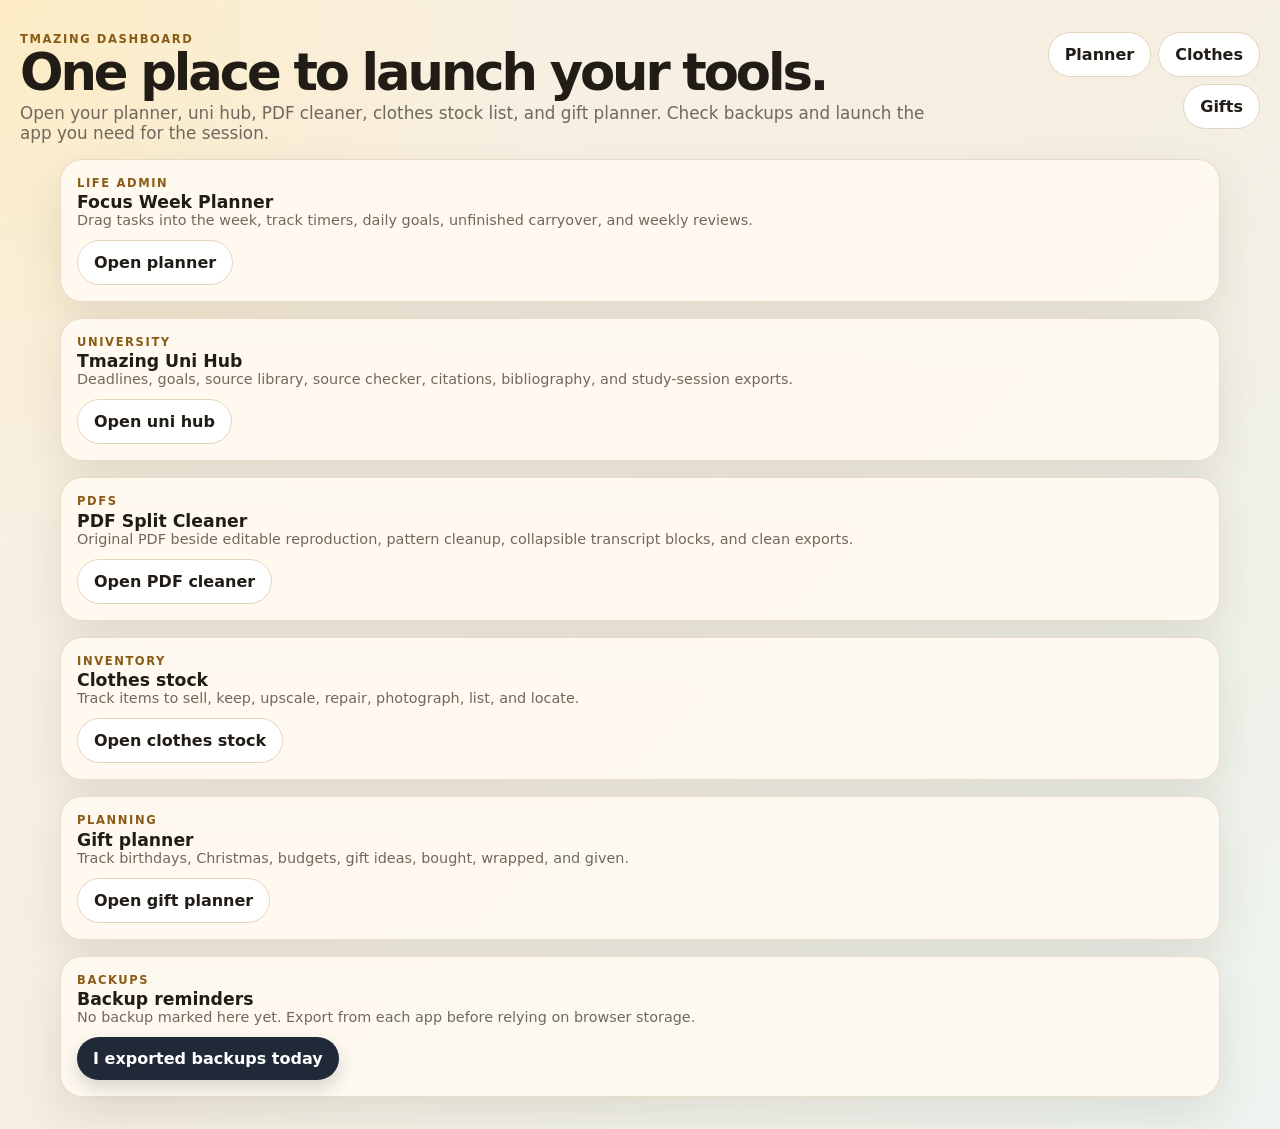
==== home.html @ 7fb75202 "Add shared launch dashboard" ====
<!doctype html>
<html lang="en">
<head>
  <meta charset="utf-8">
  <meta name="viewport" content="width=device-width, initial-scale=1">
  <title>Tmazing Dashboard</title>
  <link rel="stylesheet" href="styles.css">
  <link rel="stylesheet" href="life-admin.css">
</head>
<body>
  <header class="app-header">
    <div>
      <p class="eyebrow">Tmazing Dashboard</p>
      <h1>One place to launch your tools.</h1>
      <p class="subtitle">Open your planner, uni hub, PDF cleaner, clothes stock list, and gift planner. Check backups and launch the app you need for the session.</p>
    </div>
    <div class="header-actions">
      <a class="nav-button" href="index.html">Planner</a>
      <a class="nav-button" href="stock.html">Clothes</a>
      <a class="nav-button" href="gifts.html">Gifts</a>
    </div>
  </header>

  <main class="table-app dashboard-grid">
    <section class="panel dashboard-card">
      <p class="eyebrow">Life admin</p>
      <h2>Focus Week Planner</h2>
      <p class="hint">Drag tasks into the week, track timers, daily goals, unfinished carryover, and weekly reviews.</p>
      <a class="nav-button" href="index.html">Open planner</a>
    </section>

    <section class="panel dashboard-card">
      <p class="eyebrow">University</p>
      <h2>Tmazing Uni Hub</h2>
      <p class="hint">Deadlines, goals, source library, source checker, citations, bibliography, and study-session exports.</p>
      <a class="nav-button" href="https://izdrewz.github.io/tmazing/">Open uni hub</a>
    </section>

    <section class="panel dashboard-card">
      <p class="eyebrow">PDFs</p>
      <h2>PDF Split Cleaner</h2>
      <p class="hint">Original PDF beside editable reproduction, pattern cleanup, collapsible transcript blocks, and clean exports.</p>
      <a class="nav-button" href="https://izdrewz.github.io/pdf/">Open PDF cleaner</a>
    </section>

    <section class="panel dashboard-card">
      <p class="eyebrow">Inventory</p>
      <h2>Clothes stock</h2>
      <p class="hint">Track items to sell, keep, upscale, repair, photograph, list, and locate.</p>
      <a class="nav-button" href="stock.html">Open clothes stock</a>
    </section>

    <section class="panel dashboard-card">
      <p class="eyebrow">Planning</p>
      <h2>Gift planner</h2>
      <p class="hint">Track birthdays, Christmas, budgets, gift ideas, bought, wrapped, and given.</p>
      <a class="nav-button" href="gifts.html">Open gift planner</a>
    </section>

    <section class="panel dashboard-card">
      <p class="eyebrow">Backups</p>
      <h2>Backup reminders</h2>
      <p id="backupStatus" class="hint">Checking browser backup dates…</p>
      <button id="markBackup" type="button">I exported backups today</button>
    </section>
  </main>

  <script>
    const key = 'tmazing-dashboard-backup-v1';
    const status = document.getElementById('backupStatus');
    const last = localStorage.getItem(key);
    if (!last) status.textContent = 'No backup marked here yet. Export from each app before relying on browser storage.';
    else {
      const days = Math.floor((Date.now() - new Date(last).getTime()) / 86400000);
      status.textContent = days === 0 ? 'Backups marked today.' : `Last backup marked ${days} day(s) ago.`;
    }
    document.getElementById('markBackup').addEventListener('click', () => {
      localStorage.setItem(key, new Date().toISOString());
      status.textContent = 'Backups marked today.';
    });
  </script>
</body>
</html>
---- styles.css ----
:root {
  color-scheme: light;
  --bg: #f7f3eb;
  --panel: #fffaf1;
  --panel-strong: #fff4dd;
  --text: #211c16;
  --muted: #70685d;
  --line: #e3d5bd;
  --shadow: 0 18px 45px rgba(48, 38, 23, 0.10);
  --radius: 22px;
  --slot-height: 72px;
  --today: #fff0bd;
  --selected: #e2f0ff;
  --danger: #7c2d12;
}

* {
  box-sizing: border-box;
}

body {
  margin: 0;
  font-family: ui-sans-serif, system-ui, -apple-system, BlinkMacSystemFont, "Segoe UI", sans-serif;
  background:
    radial-gradient(circle at top left, rgba(255, 230, 170, 0.55), transparent 34rem),
    linear-gradient(135deg, #f9f2e4 0%, #f5eee1 48%, #edf4ef 100%);
  color: var(--text);
}

button,
input,
select {
  font: inherit;
}

button,
.file-button {
  border: 0;
  border-radius: 999px;
  background: #1f2937;
  color: #fff;
  padding: 0.75rem 1rem;
  font-weight: 750;
  cursor: pointer;
  transition: transform 0.15s ease, box-shadow 0.15s ease, background 0.15s ease;
  box-shadow: 0 8px 18px rgba(31, 41, 55, 0.18);
}

button:hover,
.file-button:hover {
  transform: translateY(-1px);
}

button:active,
.file-button:active {
  transform: translateY(0);
}

button.ghost,
.file-button {
  background: #fff;
  color: var(--text);
  border: 1px solid var(--line);
  box-shadow: none;
}

button:focus-visible,
input:focus-visible,
select:focus-visible,
.task-card:focus-visible,
.slot:focus-visible {
  outline: 3px solid #93c5fd;
  outline-offset: 2px;
}

button.done-button {
  background: #14532d;
  box-shadow: none;
  padding: 0.55rem 0.75rem;
}

button.skip-button,
button.unschedule-button {
  padding: 0.55rem 0.75rem;
}

.app-header {
  max-width: 1500px;
  margin: 0 auto;
  padding: 2rem 1.25rem 1rem;
  display: flex;
  justify-content: space-between;
  gap: 1.25rem;
  align-items: flex-start;
}

.app-header h1 {
  margin: 0.15rem 0 0.35rem;
  font-size: clamp(2rem, 4vw, 4.3rem);
  line-height: 0.95;
  letter-spacing: -0.06em;
}

.subtitle {
  margin: 0;
  color: var(--muted);
  max-width: 58rem;
  font-size: 1.05rem;
}

.eyebrow {
  margin: 0;
  text-transform: uppercase;
  letter-spacing: 0.14em;
  color: #8a5b17;
  font-size: 0.72rem;
  font-weight: 850;
}

.header-actions {
  display: flex;
  gap: 0.45rem;
  align-items: center;
  flex-wrap: wrap;
  justify-content: flex-end;
}

.layout {
  max-width: 1500px;
  margin: 0 auto;
  padding: 0 1.25rem 2rem;
  display: grid;
  grid-template-columns: minmax(300px, 370px) minmax(0, 1fr);
  gap: 1rem;
  align-items: start;
}

.sidebar,
.main-board {
  display: grid;
  gap: 1rem;
}

.panel {
  background: rgba(255, 250, 241, 0.92);
  border: 1px solid rgba(227, 213, 189, 0.82);
  border-radius: var(--radius);
  box-shadow: var(--shadow);
  padding: 1rem;
  backdrop-filter: blur(10px);
}

.panel-heading {
  display: flex;
  justify-content: space-between;
  gap: 1rem;
  align-items: flex-start;
  margin-bottom: 0.75rem;
}

.panel h2 {
  margin: 0.15rem 0 0;
  font-size: 1.08rem;
}

.task-form {
  display: grid;
  gap: 0.8rem;
}

.task-form label,
.switch {
  display: grid;
  gap: 0.35rem;
  color: var(--muted);
  font-size: 0.88rem;
  font-weight: 700;
}

input,
select {
  width: 100%;
  border: 1px solid var(--line);
  background: #fff;
  color: var(--text);
  border-radius: 14px;
  padding: 0.72rem 0.8rem;
}

.form-row {
  display: grid;
  grid-template-columns: 1fr 1fr;
  gap: 0.65rem;
}

.hint {
  margin: 0 0 0.75rem;
  color: var(--muted);
  font-size: 0.9rem;
}

.pill {
  display: inline-flex;
  min-width: 2rem;
  justify-content: center;
  align-items: center;
  padding: 0.25rem 0.65rem;
  background: #fff;
  border: 1px solid var(--line);
  border-radius: 999px;
  font-weight: 800;
}

.card-list,
.rules-list {
  display: grid;
  gap: 0.65rem;
}

.empty-list:empty::before {
  content: "Nothing here yet.";
  display: block;
  color: var(--muted);
  padding: 1rem;
  border: 1px dashed var(--line);
  border-radius: 16px;
  text-align: center;
}

.task-card {
  border: 1px solid var(--line);
  background: #fff;
  border-radius: 18px;
  padding: 0.75rem;
  display: grid;
  gap: 0.55rem;
  cursor: grab;
  box-shadow: 0 10px 24px rgba(36, 28, 15, 0.07);
}

.task-card:active {
  cursor: grabbing;
}

.task-card.selected {
  outline: 3px solid #60a5fa;
  background: var(--selected);
}

.task-card.done {
  opacity: 0.72;
  background: #f1f8ef;
}

.task-card.skipped {
  opacity: 0.68;
  background: #fff7ed;
}

.task-main {
  display: flex;
  justify-content: space-between;
  gap: 0.75rem;
}

.task-card h3 {
  margin: 0;
  font-size: 0.98rem;
}

.task-meta,
.tiny-step {
  margin: 0.2rem 0 0;
  color: var(--muted);
  font-size: 0.78rem;
}

.tiny-step:empty {
  display: none;
}

.status-dot {
  width: 0.72rem;
  height: 0.72rem;
  border-radius: 999px;
  background: #94a3b8;
  flex: 0 0 auto;
  margin-top: 0.18rem;
}

.status-dot.low {
  background: #38bdf8;
}

.status-dot.medium {
  background: #f59e0b;
}

.status-dot.high {
  background: #ef4444;
}

.card-actions {
  display: flex;
  gap: 0.35rem;
  flex-wrap: wrap;
}

.rule-card {
  border: 1px solid var(--line);
  background: #fff;
  border-radius: 16px;
  padding: 0.75rem;
  display: grid;
  gap: 0.45rem;
}

.rule-card h3 {
  margin: 0;
  font-size: 0.95rem;
}

.rule-card p {
  margin: 0;
  color: var(--muted);
  font-size: 0.82rem;
}

.rule-actions {
  display: flex;
  flex-wrap: wrap;
  gap: 0.4rem;
}

.rule-actions button {
  padding: 0.48rem 0.7rem;
}

.focus-panel,
.toolbar {
  display: flex;
  align-items: center;
  justify-content: space-between;
  gap: 1rem;
}

.focus-actions,
.toggles {
  display: flex;
  align-items: center;
  gap: 0.55rem;
  flex-wrap: wrap;
  justify-content: flex-end;
}

.timer {
  font-variant-numeric: tabular-nums;
  font-size: 1.35rem;
  font-weight: 900;
  background: #fff;
  border: 1px solid var(--line);
  border-radius: 999px;
  padding: 0.55rem 0.85rem;
}

.week-label {
  margin: 0;
  font-weight: 900;
  font-size: 1.1rem;
}

.progress-text {
  color: var(--muted);
  font-size: 0.9rem;
  margin-top: 0.2rem;
}

.switch {
  display: flex;
  align-items: center;
  gap: 0.35rem;
}

.switch input {
  width: auto;
}

.file-button {
  position: relative;
  display: inline-flex;
  align-items: center;
}

.file-button input {
  position: absolute;
  inset: 0;
  opacity: 0;
  cursor: pointer;
}

.calendar-shell {
  overflow: auto;
  max-height: calc(100vh - 15rem);
  padding: 0;
}

.calendar {
  min-width: 960px;
  display: grid;
  grid-template-columns: 64px repeat(7, minmax(126px, 1fr));
}

.day-header,
.time-label,
.slot {
  border-right: 1px solid var(--line);
  border-bottom: 1px solid var(--line);
}

.corner,
.day-header {
  position: sticky;
  top: 0;
  z-index: 2;
  background: var(--panel-strong);
}

.corner {
  left: 0;
  z-index: 4;
  border-right: 1px solid var(--line);
  border-bottom: 1px solid var(--line);
}

.day-header {
  padding: 0.8rem 0.65rem;
  font-weight: 900;
  text-align: center;
}

.day-header.today {
  background: var(--today);
}

.time-label {
  position: sticky;
  left: 0;
  z-index: 1;
  background: var(--panel);
  color: var(--muted);
  font-size: 0.72rem;
  padding: 0.45rem;
  height: var(--slot-height);
  display: flex;
  justify-content: center;
  align-items: flex-start;
}

.slot {
  min-height: var(--slot-height);
  background: rgba(255, 255, 255, 0.58);
  padding: 0.35rem;
  display: grid;
  gap: 0.35rem;
  align-content: start;
}

.slot.today {
  background: rgba(255, 240, 189, 0.35);
}

.slot.drag-over,
.slot.targeted {
  background: #dbeafe;
  box-shadow: inset 0 0 0 2px #60a5fa;
}

.slot .task-card {
  padding: 0.55rem;
  border-radius: 14px;
  gap: 0.35rem;
}

.slot .card-actions {
  display: none;
}

.slot:hover .card-actions,
.slot:focus-within .card-actions {
  display: flex;
}

body.calm .subtitle,
body.calm .eyebrow,
body.calm .hint,
body.calm .rules-list {
  display: none;
}

body.calm .layout {
  grid-template-columns: minmax(280px, 330px) minmax(0, 1fr);
}

body.hide-done .task-card.done,
body.hide-done .task-card.skipped {
  display: none;
}

@media (max-width: 950px) {
  .app-header,
  .focus-panel,
  .toolbar {
    display: grid;
  }

  .header-actions,
  .focus-actions,
  .toggles {
    justify-content: flex-start;
  }

  .layout {
    grid-template-columns: 1fr;
  }

  .calendar-shell {
    max-height: 70vh;
  }
}
---- life-admin.css ----
textarea{resize:vertical;min-height:4.8rem}.nav-button{border-radius:999px;background:#fff;color:#211c16;border:1px solid #e3d5bd;box-shadow:none;text-decoration:none;display:inline-flex;align-items:center;justify-content:center;padding:.75rem 1rem;font-weight:750}.starter-panel{background:linear-gradient(135deg,rgba(255,250,241,.95),rgba(232,244,255,.95))}.one-off-panel{background:linear-gradient(135deg,rgba(255,250,241,.95),rgba(255,247,237,.95))}.compact-form{gap:.65rem}button.danger{background:#fff1f2;color:#7c2d12;border:1px solid #fecdd3;box-shadow:none;padding:.55rem .75rem}.task-card.one-off{border-color:#fed7aa;background:#fffdf7}.card-title-row{display:flex;align-items:center;gap:.4rem;flex-wrap:wrap}.type-badge{display:inline-flex;padding:.16rem .45rem;border-radius:999px;background:#eef2ff;color:#3730a3;font-size:.67rem;font-weight:850;text-transform:lowercase}.type-badge.one-off-badge{background:#ffedd5;color:#9a3412}.tiny-step{white-space:pre-line}.table-app{max-width:1200px;margin:0 auto;padding:0 1.25rem 2rem;display:grid;gap:1rem}.table-toolbar{display:flex;gap:.5rem;flex-wrap:wrap;align-items:center;justify-content:space-between}.table-wrap{overflow-x:auto}.data-table{width:100%;min-width:900px;border-collapse:collapse}.data-table th,.data-table td{border-bottom:1px solid #e3d5bd;padding:.6rem;text-align:left;vertical-align:top}.data-table th{color:#70685d;font-size:.78rem;text-transform:uppercase;letter-spacing:.08em}.data-table input,.data-table select,.data-table textarea{border-radius:10px;padding:.5rem;min-width:7rem}.data-table textarea{min-width:12rem;min-height:3rem}.hint-cell{color:#70685d;text-align:center;padding:1rem}.session-panel{max-width:1500px;margin:0 auto 1rem;display:flex;align-items:center;justify-content:space-between;gap:1rem}.session-actions{display:flex;gap:.5rem;flex-wrap:wrap;align-items:center}.session-modal-backdrop{position:fixed;inset:0;background:rgba(31,41,55,.35);z-index:9999;display:grid;place-items:center;padding:1rem}.session-modal{width:min(900px,100%);max-height:88vh;overflow:auto}.session-modal-body{display:grid;gap:.85rem}.carry-list{display:grid;gap:.45rem}.carry-row{display:grid;grid-template-columns:1.4fr 1fr;gap:.5rem;align-items:center;border:1px solid #e3d5bd;background:#fff;border-radius:14px;padding:.55rem}.review-table{width:100%;border-collapse:collapse;background:#fff;border-radius:14px;overflow:hidden}.review-table th,.review-table td{border-bottom:1px solid #e3d5bd;padding:.55rem;text-align:left}.task-timer-button{font-variant-numeric:tabular-nums}.auto-open .session-modal{outline:4px solid #dbeafe}body.calm .starter-panel,body.calm .one-off-panel textarea,body.calm .task-form textarea{display:none}@media(max-width:850px){.session-panel{display:grid}.carry-row{grid-template-columns:1fr}}
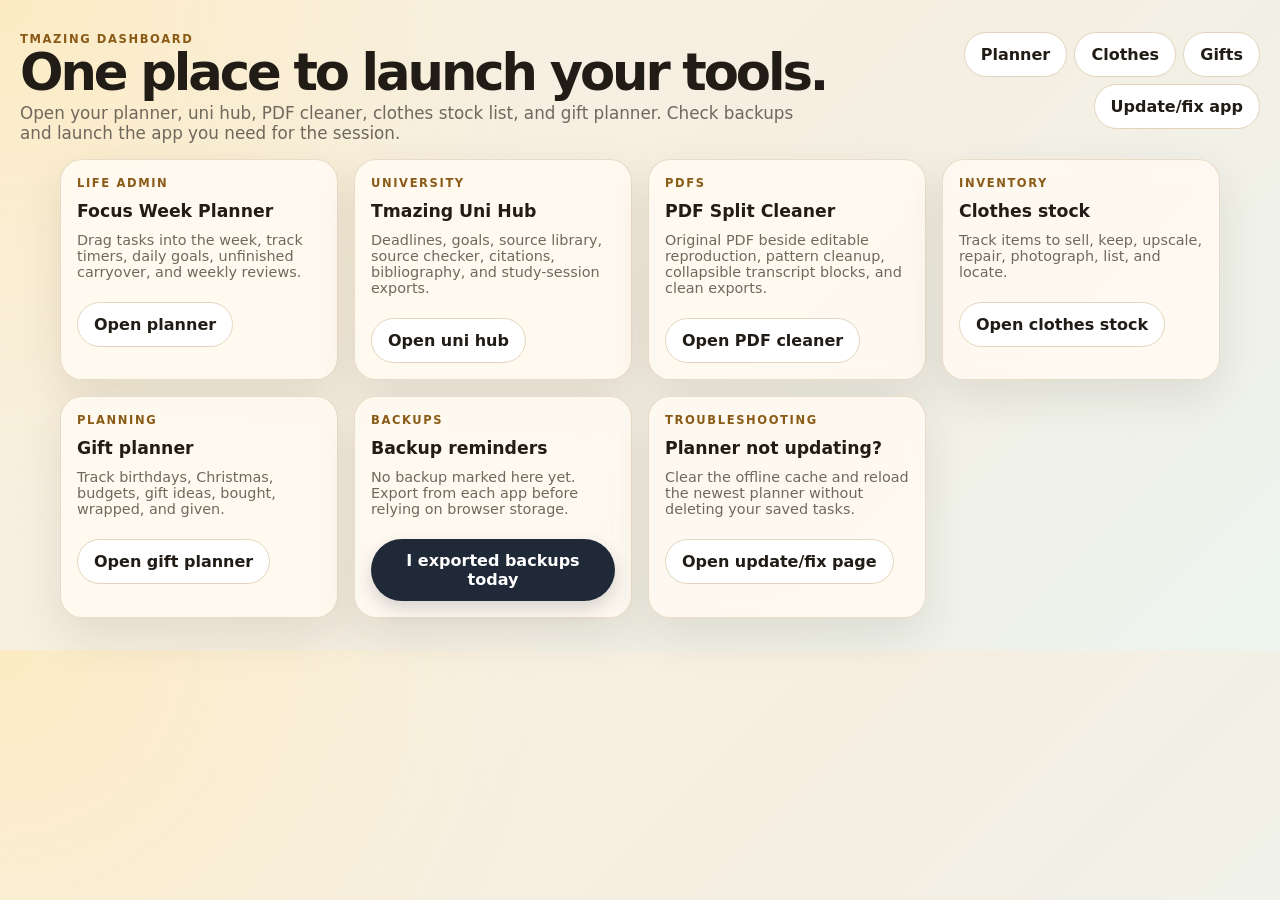
==== commit 2ff35202: "Link update helper from dashboard" ====
--- a/home.html
+++ b/home.html
@@ -18,6 +18,7 @@
       <a class="nav-button" href="index.html">Planner</a>
       <a class="nav-button" href="stock.html">Clothes</a>
       <a class="nav-button" href="gifts.html">Gifts</a>
+      <a class="nav-button" href="update.html">Update/fix app</a>
     </div>
   </header>
 
@@ -63,6 +64,13 @@
       <p id="backupStatus" class="hint">Checking browser backup dates…</p>
       <button id="markBackup" type="button">I exported backups today</button>
     </section>
+
+    <section class="panel dashboard-card">
+      <p class="eyebrow">Troubleshooting</p>
+      <h2>Planner not updating?</h2>
+      <p class="hint">Clear the offline cache and reload the newest planner without deleting your saved tasks.</p>
+      <a class="nav-button" href="update.html">Open update/fix page</a>
+    </section>
   </main>
 
   <script>
--- a/life-admin.css
+++ b/life-admin.css
@@ -1 +1 @@
-textarea{resize:vertical;min-height:4.8rem}.nav-button{border-radius:999px;background:#fff;color:#211c16;border:1px solid #e3d5bd;box-shadow:none;text-decoration:none;display:inline-flex;align-items:center;justify-content:center;padding:.75rem 1rem;font-weight:750}.starter-panel{background:linear-gradient(135deg,rgba(255,250,241,.95),rgba(232,244,255,.95))}.one-off-panel{background:linear-gradient(135deg,rgba(255,250,241,.95),rgba(255,247,237,.95))}.compact-form{gap:.65rem}button.danger{background:#fff1f2;color:#7c2d12;border:1px solid #fecdd3;box-shadow:none;padding:.55rem .75rem}.task-card.one-off{border-color:#fed7aa;background:#fffdf7}.card-title-row{display:flex;align-items:center;gap:.4rem;flex-wrap:wrap}.type-badge{display:inline-flex;padding:.16rem .45rem;border-radius:999px;background:#eef2ff;color:#3730a3;font-size:.67rem;font-weight:850;text-transform:lowercase}.type-badge.one-off-badge{background:#ffedd5;color:#9a3412}.tiny-step{white-space:pre-line}.table-app{max-width:1200px;margin:0 auto;padding:0 1.25rem 2rem;display:grid;gap:1rem}.table-toolbar{display:flex;gap:.5rem;flex-wrap:wrap;align-items:center;justify-content:space-between}.table-wrap{overflow-x:auto}.data-table{width:100%;min-width:900px;border-collapse:collapse}.data-table th,.data-table td{border-bottom:1px solid #e3d5bd;padding:.6rem;text-align:left;vertical-align:top}.data-table th{color:#70685d;font-size:.78rem;text-transform:uppercase;letter-spacing:.08em}.data-table input,.data-table select,.data-table textarea{border-radius:10px;padding:.5rem;min-width:7rem}.data-table textarea{min-width:12rem;min-height:3rem}.hint-cell{color:#70685d;text-align:center;padding:1rem}.session-panel{max-width:1500px;margin:0 auto 1rem;display:flex;align-items:center;justify-content:space-between;gap:1rem}.session-actions{display:flex;gap:.5rem;flex-wrap:wrap;align-items:center}.session-modal-backdrop{position:fixed;inset:0;background:rgba(31,41,55,.35);z-index:9999;display:grid;place-items:center;padding:1rem}.session-modal{width:min(900px,100%);max-height:88vh;overflow:auto}.session-modal-body{display:grid;gap:.85rem}.carry-list{display:grid;gap:.45rem}.carry-row{display:grid;grid-template-columns:1.4fr 1fr;gap:.5rem;align-items:center;border:1px solid #e3d5bd;background:#fff;border-radius:14px;padding:.55rem}.review-table{width:100%;border-collapse:collapse;background:#fff;border-radius:14px;overflow:hidden}.review-table th,.review-table td{border-bottom:1px solid #e3d5bd;padding:.55rem;text-align:left}.task-timer-button{font-variant-numeric:tabular-nums}.auto-open .session-modal{outline:4px solid #dbeafe}body.calm .starter-panel,body.calm .one-off-panel textarea,body.calm .task-form textarea{display:none}@media(max-width:850px){.session-panel{display:grid}.carry-row{grid-template-columns:1fr}}
+textarea{resize:vertical;min-height:4.8rem}.nav-button{border-radius:999px;background:#fff;color:#211c16;border:1px solid #e3d5bd;box-shadow:none;text-decoration:none;display:inline-flex;align-items:center;justify-content:center;padding:.75rem 1rem;font-weight:750}.starter-panel{background:linear-gradient(135deg,rgba(255,250,241,.95),rgba(232,244,255,.95))}.one-off-panel{background:linear-gradient(135deg,rgba(255,250,241,.95),rgba(255,247,237,.95))}.compact-form{gap:.65rem}button.danger{background:#fff1f2;color:#7c2d12;border:1px solid #fecdd3;box-shadow:none;padding:.55rem .75rem}.task-card.one-off{border-color:#fed7aa;background:#fffdf7}.card-title-row{display:flex;align-items:center;gap:.4rem;flex-wrap:wrap}.type-badge{display:inline-flex;padding:.16rem .45rem;border-radius:999px;background:#eef2ff;color:#3730a3;font-size:.67rem;font-weight:850;text-transform:lowercase}.type-badge.one-off-badge{background:#ffedd5;color:#9a3412}.tiny-step{white-space:pre-line}.table-app{max-width:1200px;margin:0 auto;padding:0 1.25rem 2rem;display:grid;gap:1rem}.table-toolbar{display:flex;gap:.5rem;flex-wrap:wrap;align-items:center;justify-content:space-between}.table-wrap{overflow-x:auto}.data-table{width:100%;min-width:900px;border-collapse:collapse}.data-table th,.data-table td{border-bottom:1px solid #e3d5bd;padding:.6rem;text-align:left;vertical-align:top}.data-table th{color:#70685d;font-size:.78rem;text-transform:uppercase;letter-spacing:.08em}.data-table input,.data-table select,.data-table textarea{border-radius:10px;padding:.5rem;min-width:7rem}.data-table textarea{min-width:12rem;min-height:3rem}.hint-cell{color:#70685d;text-align:center;padding:1rem}.dashboard-grid{grid-template-columns:repeat(auto-fit,minmax(260px,1fr));align-items:stretch}.dashboard-card{display:grid;gap:.6rem;align-content:start}.dashboard-card h2{margin:.1rem 0}.dashboard-card .nav-button{justify-self:start}.task-group-controls{display:flex;gap:.45rem;flex-wrap:wrap;margin:.45rem 0 .6rem}.task-group-controls button{padding:.45rem .7rem;font-size:.78rem}.grouped-unscheduled-list{display:grid;gap:.7rem}.task-group-section{border:1px solid #e3d5bd;border-radius:18px;background:#fffaf1;overflow:hidden}.task-group-header{width:100%;border:0;border-radius:0;background:#fff;color:#211c16;box-shadow:none;display:flex;align-items:center;justify-content:space-between;gap:.6rem;padding:.75rem .85rem;text-align:left}.task-group-header span:first-child{display:flex;gap:.45rem;align-items:center;font-weight:900}.task-group-header[aria-expanded="false"]{background:#f7efe0}.task-group-emoji{font-size:1rem}.task-group-count{display:inline-flex;align-items:center;justify-content:center;min-width:1.7rem;height:1.7rem;border-radius:999px;background:#1f2937;color:#fff;font-size:.78rem;font-weight:900}.task-group-cards{display:grid;gap:.55rem;padding:.65rem;background:linear-gradient(180deg,#fffdf8,#fffaf1)}.task-group-cards[hidden]{display:none}.session-panel{max-width:1500px;margin:0 auto 1rem;display:flex;align-items:center;justify-content:space-between;gap:1rem}.session-actions{display:flex;gap:.5rem;flex-wrap:wrap;align-items:center}.session-modal-backdrop{position:fixed;inset:0;background:rgba(31,41,55,.35);z-index:9999;display:grid;place-items:center;padding:1rem}.session-modal{width:min(900px,100%);max-height:88vh;overflow:auto}.session-modal-body{display:grid;gap:.85rem}.carry-list{display:grid;gap:.45rem}.carry-row{display:grid;grid-template-columns:1.4fr 1fr;gap:.5rem;align-items:center;border:1px solid #e3d5bd;background:#fff;border-radius:14px;padding:.55rem}.review-table{width:100%;border-collapse:collapse;background:#fff;border-radius:14px;overflow:hidden}.review-table th,.review-table td{border-bottom:1px solid #e3d5bd;padding:.55rem;text-align:left}.task-timer-button{font-variant-numeric:tabular-nums}.auto-open .session-modal{outline:4px solid #dbeafe}body.calm .starter-panel,body.calm .one-off-panel textarea,body.calm .task-form textarea{display:none}@media(max-width:850px){.session-panel{display:grid}.carry-row{grid-template-columns:1fr}.task-group-header{padding:.7rem}.task-group-cards{padding:.5rem}}
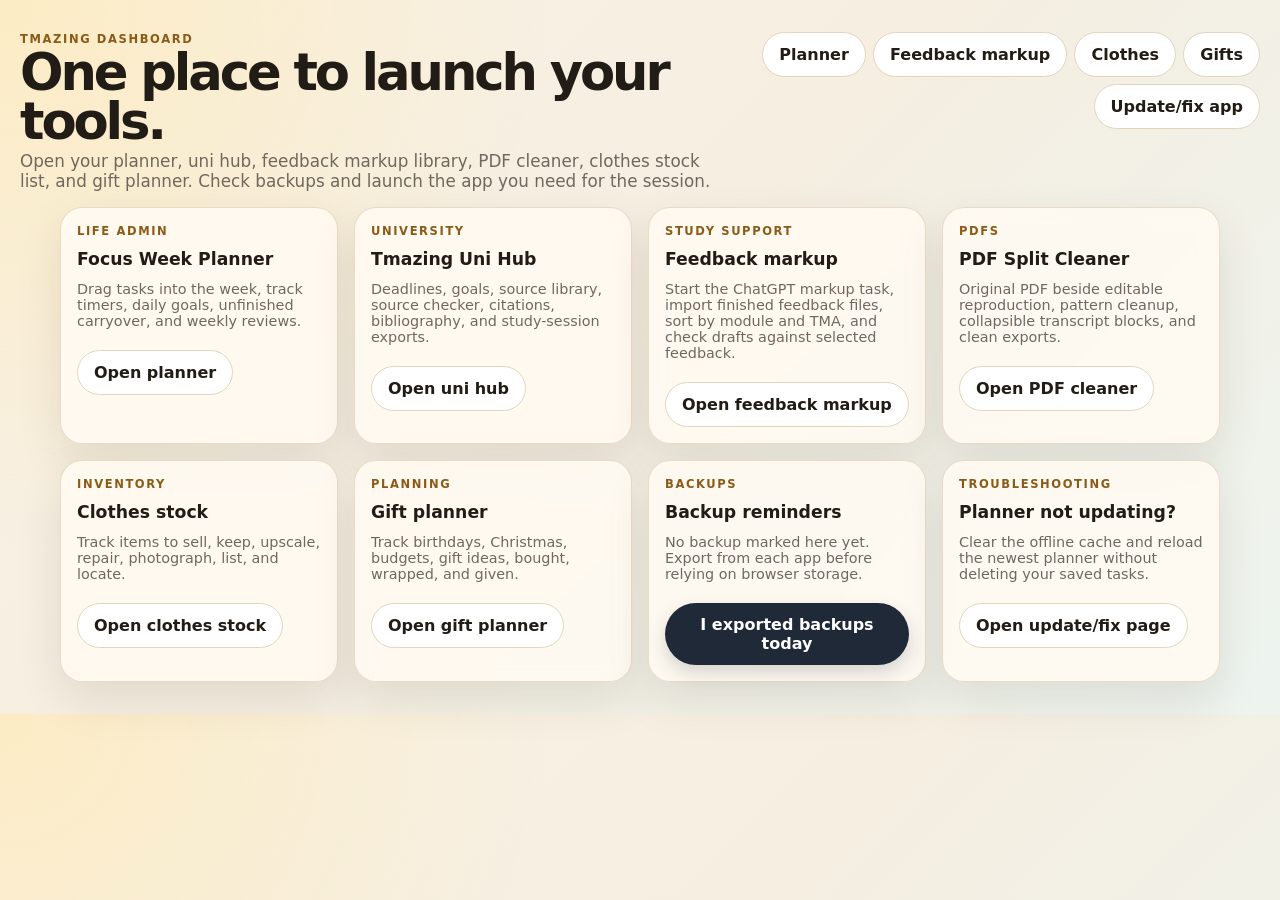
==== commit 64276e02: "Add feedback markup card to main dashboard" ====
--- a/home.html
+++ b/home.html
@@ -4,21 +4,22 @@
   <meta charset="utf-8">
   <meta name="viewport" content="width=device-width, initial-scale=1">
   <title>Tmazing Dashboard</title>
-  <link rel="stylesheet" href="styles.css">
-  <link rel="stylesheet" href="life-admin.css">
+  <link rel="stylesheet" href="styles.css?v=43">
+  <link rel="stylesheet" href="life-admin.css?v=43">
 </head>
 <body>
   <header class="app-header">
     <div>
       <p class="eyebrow">Tmazing Dashboard</p>
       <h1>One place to launch your tools.</h1>
-      <p class="subtitle">Open your planner, uni hub, PDF cleaner, clothes stock list, and gift planner. Check backups and launch the app you need for the session.</p>
+      <p class="subtitle">Open your planner, uni hub, feedback markup library, PDF cleaner, clothes stock list, and gift planner. Check backups and launch the app you need for the session.</p>
     </div>
     <div class="header-actions">
-      <a class="nav-button" href="index.html">Planner</a>
-      <a class="nav-button" href="stock.html">Clothes</a>
-      <a class="nav-button" href="gifts.html">Gifts</a>
-      <a class="nav-button" href="update.html">Update/fix app</a>
+      <a class="nav-button" href="index.html?fresh=43">Planner</a>
+      <a class="nav-button" href="https://izdrewz.github.io/tmazing/?fresh=11#feedbackMarkup">Feedback markup</a>
+      <a class="nav-button" href="stock.html?fresh=43">Clothes</a>
+      <a class="nav-button" href="gifts.html?fresh=43">Gifts</a>
+      <a class="nav-button" href="update.html?fresh=43">Update/fix app</a>
     </div>
   </header>
 
@@ -27,14 +28,21 @@
       <p class="eyebrow">Life admin</p>
       <h2>Focus Week Planner</h2>
       <p class="hint">Drag tasks into the week, track timers, daily goals, unfinished carryover, and weekly reviews.</p>
-      <a class="nav-button" href="index.html">Open planner</a>
+      <a class="nav-button" href="index.html?fresh=43">Open planner</a>
     </section>
 
     <section class="panel dashboard-card">
       <p class="eyebrow">University</p>
       <h2>Tmazing Uni Hub</h2>
       <p class="hint">Deadlines, goals, source library, source checker, citations, bibliography, and study-session exports.</p>
-      <a class="nav-button" href="https://izdrewz.github.io/tmazing/">Open uni hub</a>
+      <a class="nav-button" href="https://izdrewz.github.io/tmazing/?fresh=11">Open uni hub</a>
+    </section>
+
+    <section class="panel dashboard-card">
+      <p class="eyebrow">Study support</p>
+      <h2>Feedback markup</h2>
+      <p class="hint">Start the ChatGPT markup task, import finished feedback files, sort by module and TMA, and check drafts against selected feedback.</p>
+      <a class="nav-button" href="https://izdrewz.github.io/tmazing/?fresh=11#feedbackMarkup">Open feedback markup</a>
     </section>
 
     <section class="panel dashboard-card">
@@ -48,14 +56,14 @@
       <p class="eyebrow">Inventory</p>
       <h2>Clothes stock</h2>
       <p class="hint">Track items to sell, keep, upscale, repair, photograph, list, and locate.</p>
-      <a class="nav-button" href="stock.html">Open clothes stock</a>
+      <a class="nav-button" href="stock.html?fresh=43">Open clothes stock</a>
     </section>
 
     <section class="panel dashboard-card">
       <p class="eyebrow">Planning</p>
       <h2>Gift planner</h2>
       <p class="hint">Track birthdays, Christmas, budgets, gift ideas, bought, wrapped, and given.</p>
-      <a class="nav-button" href="gifts.html">Open gift planner</a>
+      <a class="nav-button" href="gifts.html?fresh=43">Open gift planner</a>
     </section>
 
     <section class="panel dashboard-card">
@@ -69,7 +77,7 @@
       <p class="eyebrow">Troubleshooting</p>
       <h2>Planner not updating?</h2>
       <p class="hint">Clear the offline cache and reload the newest planner without deleting your saved tasks.</p>
-      <a class="nav-button" href="update.html">Open update/fix page</a>
+      <a class="nav-button" href="update.html?fresh=43">Open update/fix page</a>
     </section>
   </main>
 
--- a/life-admin.css
+++ b/life-admin.css
@@ -1 +1 @@
-textarea{resize:vertical;min-height:4.8rem}.nav-button{border-radius:999px;background:#fff;color:#211c16;border:1px solid #e3d5bd;box-shadow:none;text-decoration:none;display:inline-flex;align-items:center;justify-content:center;padding:.75rem 1rem;font-weight:750}.starter-panel{background:linear-gradient(135deg,rgba(255,250,241,.95),rgba(232,244,255,.95))}.one-off-panel{background:linear-gradient(135deg,rgba(255,250,241,.95),rgba(255,247,237,.95))}.compact-form{gap:.65rem}button.danger{background:#fff1f2;color:#7c2d12;border:1px solid #fecdd3;box-shadow:none;padding:.55rem .75rem}.task-card.one-off{border-color:#fed7aa;background:#fffdf7}.card-title-row{display:flex;align-items:center;gap:.4rem;flex-wrap:wrap}.type-badge{display:inline-flex;padding:.16rem .45rem;border-radius:999px;background:#eef2ff;color:#3730a3;font-size:.67rem;font-weight:850;text-transform:lowercase}.type-badge.one-off-badge{background:#ffedd5;color:#9a3412}.tiny-step{white-space:pre-line}.table-app{max-width:1200px;margin:0 auto;padding:0 1.25rem 2rem;display:grid;gap:1rem}.table-toolbar{display:flex;gap:.5rem;flex-wrap:wrap;align-items:center;justify-content:space-between}.table-wrap{overflow-x:auto}.data-table{width:100%;min-width:900px;border-collapse:collapse}.data-table th,.data-table td{border-bottom:1px solid #e3d5bd;padding:.6rem;text-align:left;vertical-align:top}.data-table th{color:#70685d;font-size:.78rem;text-transform:uppercase;letter-spacing:.08em}.data-table input,.data-table select,.data-table textarea{border-radius:10px;padding:.5rem;min-width:7rem}.data-table textarea{min-width:12rem;min-height:3rem}.hint-cell{color:#70685d;text-align:center;padding:1rem}.dashboard-grid{grid-template-columns:repeat(auto-fit,minmax(260px,1fr));align-items:stretch}.dashboard-card{display:grid;gap:.6rem;align-content:start}.dashboard-card h2{margin:.1rem 0}.dashboard-card .nav-button{justify-self:start}.task-group-controls{display:flex;gap:.45rem;flex-wrap:wrap;margin:.45rem 0 .6rem}.task-group-controls button{padding:.45rem .7rem;font-size:.78rem}.grouped-unscheduled-list{display:grid;gap:.7rem}.task-group-section{border:1px solid #e3d5bd;border-radius:18px;background:#fffaf1;overflow:hidden}.task-group-header{width:100%;border:0;border-radius:0;background:#fff;color:#211c16;box-shadow:none;display:flex;align-items:center;justify-content:space-between;gap:.6rem;padding:.75rem .85rem;text-align:left}.task-group-header span:first-child{display:flex;gap:.45rem;align-items:center;font-weight:900}.task-group-header[aria-expanded="false"]{background:#f7efe0}.task-group-emoji{font-size:1rem}.task-group-count{display:inline-flex;align-items:center;justify-content:center;min-width:1.7rem;height:1.7rem;border-radius:999px;background:#1f2937;color:#fff;font-size:.78rem;font-weight:900}.task-group-cards{display:grid;gap:.55rem;padding:.65rem;background:linear-gradient(180deg,#fffdf8,#fffaf1)}.task-group-cards[hidden]{display:none}.session-panel{max-width:1500px;margin:0 auto 1rem;display:flex;align-items:center;justify-content:space-between;gap:1rem}.session-actions{display:flex;gap:.5rem;flex-wrap:wrap;align-items:center}.session-modal-backdrop{position:fixed;inset:0;background:rgba(31,41,55,.35);z-index:9999;display:grid;place-items:center;padding:1rem}.session-modal{width:min(900px,100%);max-height:88vh;overflow:auto}.session-modal-body{display:grid;gap:.85rem}.carry-list{display:grid;gap:.45rem}.carry-row{display:grid;grid-template-columns:1.4fr 1fr;gap:.5rem;align-items:center;border:1px solid #e3d5bd;background:#fff;border-radius:14px;padding:.55rem}.review-table{width:100%;border-collapse:collapse;background:#fff;border-radius:14px;overflow:hidden}.review-table th,.review-table td{border-bottom:1px solid #e3d5bd;padding:.55rem;text-align:left}.task-timer-button{font-variant-numeric:tabular-nums}.auto-open .session-modal{outline:4px solid #dbeafe}body.calm .starter-panel,body.calm .one-off-panel textarea,body.calm .task-form textarea{display:none}@media(max-width:850px){.session-panel{display:grid}.carry-row{grid-template-columns:1fr}.task-group-header{padding:.7rem}.task-group-cards{padding:.5rem}}
+textarea{resize:vertical;min-height:4.8rem}.nav-button{border-radius:999px;background:#fff;color:#211c16;border:1px solid #e3d5bd;box-shadow:none;text-decoration:none;display:inline-flex;align-items:center;justify-content:center;padding:.75rem 1rem;font-weight:750}.starter-panel{background:linear-gradient(135deg,rgba(255,250,241,.95),rgba(232,244,255,.95))}.one-off-panel{background:linear-gradient(135deg,rgba(255,250,241,.95),rgba(255,247,237,.95))}.compact-form{gap:.65rem}button.danger{background:#fff1f2;color:#7c2d12;border:1px solid #fecdd3;box-shadow:none;padding:.55rem .75rem}.task-card.one-off{border-color:#fed7aa;background:#fffdf7}.card-title-row{display:flex;align-items:center;gap:.4rem;flex-wrap:wrap}.type-badge{display:inline-flex;padding:.16rem .45rem;border-radius:999px;background:#eef2ff;color:#3730a3;font-size:.67rem;font-weight:850;text-transform:lowercase}.type-badge.one-off-badge{background:#ffedd5;color:#9a3412}.tiny-step{white-space:pre-line}.table-app{max-width:1200px;margin:0 auto;padding:0 1.25rem 2rem;display:grid;gap:1rem}.table-toolbar{display:flex;gap:.5rem;flex-wrap:wrap;align-items:center;justify-content:space-between}.table-wrap{overflow-x:auto}.data-table{width:100%;min-width:900px;border-collapse:collapse}.data-table th,.data-table td{border-bottom:1px solid #e3d5bd;padding:.6rem;text-align:left;vertical-align:top}.data-table th{color:#70685d;font-size:.78rem;text-transform:uppercase;letter-spacing:.08em}.data-table input,.data-table select,.data-table textarea{border-radius:10px;padding:.5rem;min-width:7rem}.data-table textarea{min-width:12rem;min-height:3rem}.hint-cell{color:#70685d;text-align:center;padding:1rem}.dashboard-grid{grid-template-columns:repeat(auto-fit,minmax(260px,1fr));align-items:stretch}.dashboard-card{display:grid;gap:.6rem;align-content:start}.dashboard-card h2{margin:.1rem 0}.dashboard-card .nav-button{justify-self:start}.planner-focused-page{padding:1.25rem;background:radial-gradient(circle at top left,rgba(255,226,165,.55),transparent 34rem),linear-gradient(135deg,#f6efe4,#eef6f2)}.contained-header{max-width:1420px;margin:0 auto 1rem;padding:1rem 1.15rem;border:1px solid #e3d5bd;border-radius:28px;background:rgba(255,250,241,.9);box-shadow:0 18px 50px rgba(48,38,23,.1)}.planner-shell{max-width:1420px;margin:0 auto 2rem;display:grid;grid-template-columns:minmax(260px,320px) minmax(0,1fr);gap:1rem}.planner-sidebar{display:grid;gap:1rem;align-content:start}.planner-board{display:grid;gap:1rem;min-width:0}.compact-details{padding:.85rem}.compact-details summary{cursor:pointer;font-weight:900;list-style:none;display:flex;justify-content:space-between;align-items:center}.compact-details summary::-webkit-details-marker{display:none}.compact-details summary::after{content:"＋";font-weight:900;color:#70685d}.compact-details[open] summary::after{content:"–"}.compact-details .task-form{margin-top:.75rem}.slim-focus{display:flex;justify-content:space-between;align-items:center;gap:1rem;padding:.85rem 1rem}.pile-panel{border:2px solid #dec9a6;background:linear-gradient(135deg,rgba(255,250,241,.98),rgba(255,247,237,.96));padding:1rem}.pile-tabs{display:flex;gap:.5rem;flex-wrap:wrap;margin:.4rem 0 .8rem}.pile-tab{display:inline-flex;align-items:center;gap:.45rem;border:1px solid #e3d5bd;background:#fff;color:#211c16;box-shadow:none;border-radius:999px;padding:.55rem .75rem;font-size:.84rem}.pile-tab strong{display:inline-flex;align-items:center;justify-content:center;min-width:1.45rem;height:1.45rem;border-radius:999px;background:#f3ead9;color:#211c16;font-size:.75rem}.pile-tab.active{background:#1f2937;color:#fff;border-color:#1f2937}.pile-tab.active strong{background:#fff;color:#1f2937}.pile-list{display:block}.pile-section{border:1px solid #e3d5bd;border-radius:20px;background:#fff;overflow:hidden}.pile-section-header{display:flex;justify-content:space-between;gap:.75rem;align-items:center;padding:.65rem .85rem;background:#fffaf1;border-bottom:1px solid #e3d5bd;font-weight:900}.pile-section-grid{display:grid;grid-template-columns:repeat(auto-fit,minmax(230px,1fr));gap:.65rem;padding:.75rem}.pile-section-grid .task-card{margin:0;min-height:100%}.compact-toolbar{padding:.85rem 1rem}.contained-calendar{border:2px solid #dec9a6;background:rgba(255,250,241,.96);padding:1rem;overflow:auto}.planner-focused-page .calendar{min-width:900px}.planner-focused-page .slot{min-height:68px}.planner-focused-page .task-card{box-shadow:0 8px 18px rgba(48,38,23,.08)}.task-group-controls{display:flex;gap:.45rem;flex-wrap:wrap;margin:.45rem 0 .6rem}.task-group-controls button{padding:.45rem .7rem;font-size:.78rem}.grouped-unscheduled-list{display:grid;gap:.7rem}.task-group-section{border:1px solid #e3d5bd;border-radius:18px;background:#fffaf1;overflow:hidden}.task-group-header{width:100%;border:0;border-radius:0;background:#fff;color:#211c16;box-shadow:none;display:flex;align-items:center;justify-content:space-between;gap:.6rem;padding:.75rem .85rem;text-align:left}.task-group-header span:first-child{display:flex;gap:.45rem;align-items:center;font-weight:900}.task-group-header[aria-expanded="false"]{background:#f7efe0}.task-group-emoji{font-size:1rem}.task-group-count{display:inline-flex;align-items:center;justify-content:center;min-width:1.7rem;height:1.7rem;border-radius:999px;background:#1f2937;color:#fff;font-size:.78rem;font-weight:900}.task-group-cards{display:grid;gap:.55rem;padding:.65rem;background:linear-gradient(180deg,#fffdf8,#fffaf1)}.task-group-cards[hidden]{display:none}.session-panel{max-width:1500px;margin:0 auto 1rem;display:flex;align-items:center;justify-content:space-between;gap:1rem}.session-actions{display:flex;gap:.5rem;flex-wrap:wrap;align-items:center}.session-modal-backdrop{position:fixed;inset:0;background:rgba(31,41,55,.35);z-index:9999;display:grid;place-items:center;padding:1rem}.session-modal{width:min(900px,100%);max-height:88vh;overflow:auto}.session-modal-body{display:grid;gap:.85rem}.carry-list{display:grid;gap:.45rem}.carry-row{display:grid;grid-template-columns:1.4fr 1fr;gap:.5rem;align-items:center;border:1px solid #e3d5bd;background:#fff;border-radius:14px;padding:.55rem}.review-table{width:100%;border-collapse:collapse;background:#fff;border-radius:14px;overflow:hidden}.review-table th,.review-table td{border-bottom:1px solid #e3d5bd;padding:.55rem;text-align:left}.task-timer-button{font-variant-numeric:tabular-nums}.auto-open .session-modal{outline:4px solid #dbeafe}body.calm .starter-panel,body.calm .one-off-panel textarea,body.calm .task-form textarea{display:none}@media(max-width:1050px){.planner-focused-page{padding:.75rem}.contained-header{border-radius:22px}.planner-shell{grid-template-columns:1fr}.planner-sidebar{grid-template-columns:1fr}.slim-focus{display:grid}.pile-section-grid{grid-template-columns:1fr}.contained-calendar{padding:.65rem}}@media(max-width:850px){.session-panel{display:grid}.carry-row{grid-template-columns:1fr}.task-group-header{padding:.7rem}.task-group-cards{padding:.5rem}}
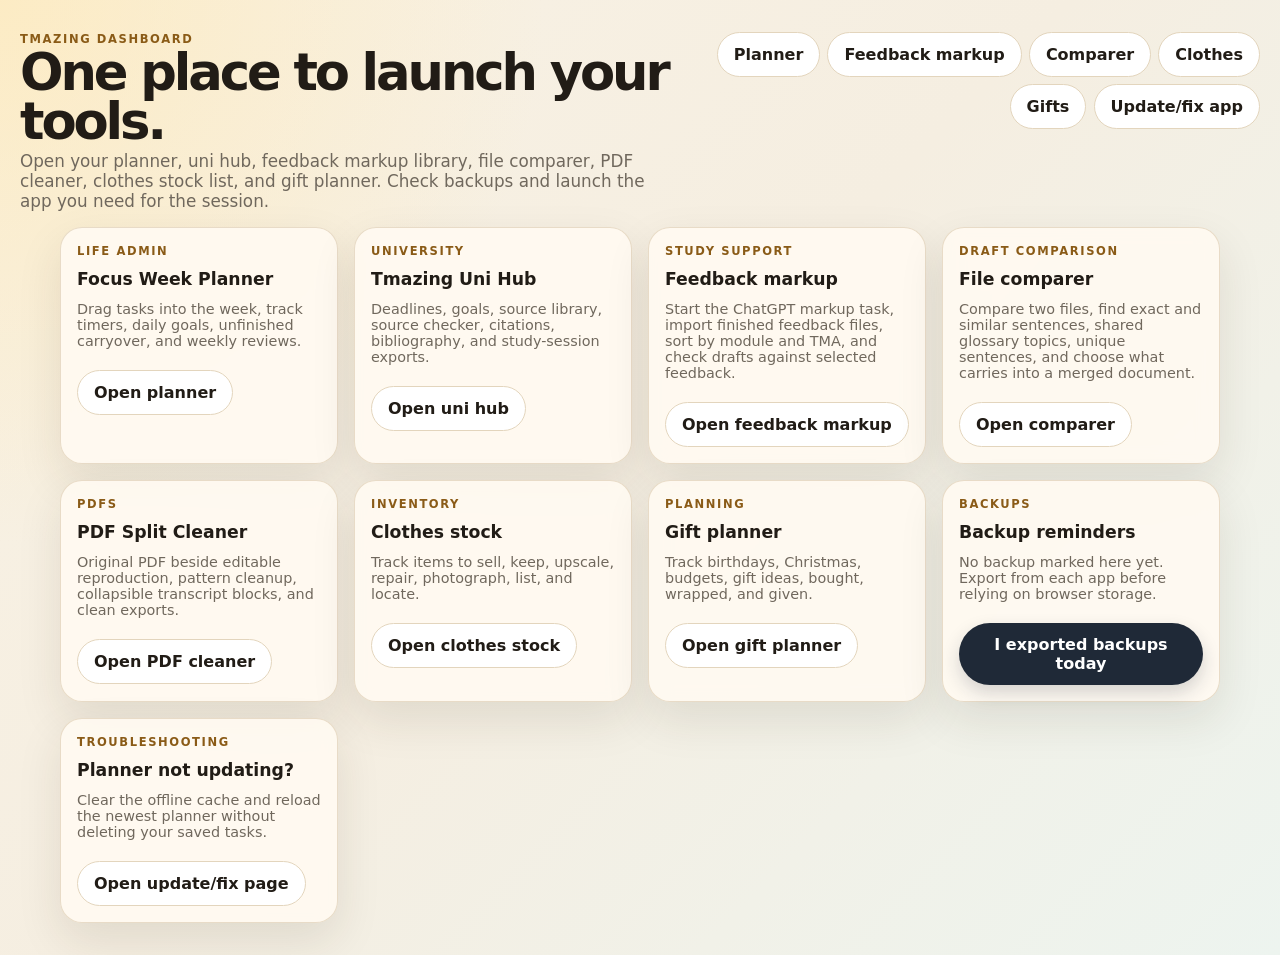
==== commit 1944e89b: "Add file comparer card to dashboard" ====
--- a/home.html
+++ b/home.html
@@ -4,22 +4,23 @@
   <meta charset="utf-8">
   <meta name="viewport" content="width=device-width, initial-scale=1">
   <title>Tmazing Dashboard</title>
-  <link rel="stylesheet" href="styles.css?v=43">
-  <link rel="stylesheet" href="life-admin.css?v=43">
+  <link rel="stylesheet" href="styles.css?v=45">
+  <link rel="stylesheet" href="life-admin.css?v=45">
 </head>
 <body>
   <header class="app-header">
     <div>
       <p class="eyebrow">Tmazing Dashboard</p>
       <h1>One place to launch your tools.</h1>
-      <p class="subtitle">Open your planner, uni hub, feedback markup library, PDF cleaner, clothes stock list, and gift planner. Check backups and launch the app you need for the session.</p>
+      <p class="subtitle">Open your planner, uni hub, feedback markup library, file comparer, PDF cleaner, clothes stock list, and gift planner. Check backups and launch the app you need for the session.</p>
     </div>
     <div class="header-actions">
-      <a class="nav-button" href="index.html?fresh=43">Planner</a>
+      <a class="nav-button" href="index.html?fresh=45">Planner</a>
       <a class="nav-button" href="https://izdrewz.github.io/tmazing/?fresh=11#feedbackMarkup">Feedback markup</a>
-      <a class="nav-button" href="stock.html?fresh=43">Clothes</a>
-      <a class="nav-button" href="gifts.html?fresh=43">Gifts</a>
-      <a class="nav-button" href="update.html?fresh=43">Update/fix app</a>
+      <a class="nav-button" href="https://izdrewz.github.io/pdf/compare.html?v=1">Comparer</a>
+      <a class="nav-button" href="stock.html?fresh=45">Clothes</a>
+      <a class="nav-button" href="gifts.html?fresh=45">Gifts</a>
+      <a class="nav-button" href="update.html?fresh=45">Update/fix app</a>
     </div>
   </header>
 
@@ -28,7 +29,7 @@
       <p class="eyebrow">Life admin</p>
       <h2>Focus Week Planner</h2>
       <p class="hint">Drag tasks into the week, track timers, daily goals, unfinished carryover, and weekly reviews.</p>
-      <a class="nav-button" href="index.html?fresh=43">Open planner</a>
+      <a class="nav-button" href="index.html?fresh=45">Open planner</a>
     </section>
 
     <section class="panel dashboard-card">
@@ -46,6 +47,13 @@
     </section>
 
     <section class="panel dashboard-card">
+      <p class="eyebrow">Draft comparison</p>
+      <h2>File comparer</h2>
+      <p class="hint">Compare two files, find exact and similar sentences, shared glossary topics, unique sentences, and choose what carries into a merged document.</p>
+      <a class="nav-button" href="https://izdrewz.github.io/pdf/compare.html?v=1">Open comparer</a>
+    </section>
+
+    <section class="panel dashboard-card">
       <p class="eyebrow">PDFs</p>
       <h2>PDF Split Cleaner</h2>
       <p class="hint">Original PDF beside editable reproduction, pattern cleanup, collapsible transcript blocks, and clean exports.</p>
@@ -56,14 +64,14 @@
       <p class="eyebrow">Inventory</p>
       <h2>Clothes stock</h2>
       <p class="hint">Track items to sell, keep, upscale, repair, photograph, list, and locate.</p>
-      <a class="nav-button" href="stock.html?fresh=43">Open clothes stock</a>
+      <a class="nav-button" href="stock.html?fresh=45">Open clothes stock</a>
     </section>
 
     <section class="panel dashboard-card">
       <p class="eyebrow">Planning</p>
       <h2>Gift planner</h2>
       <p class="hint">Track birthdays, Christmas, budgets, gift ideas, bought, wrapped, and given.</p>
-      <a class="nav-button" href="gifts.html?fresh=43">Open gift planner</a>
+      <a class="nav-button" href="gifts.html?fresh=45">Open gift planner</a>
     </section>
 
     <section class="panel dashboard-card">
@@ -77,7 +85,7 @@
       <p class="eyebrow">Troubleshooting</p>
       <h2>Planner not updating?</h2>
       <p class="hint">Clear the offline cache and reload the newest planner without deleting your saved tasks.</p>
-      <a class="nav-button" href="update.html?fresh=43">Open update/fix page</a>
+      <a class="nav-button" href="update.html?fresh=45">Open update/fix page</a>
     </section>
   </main>
 
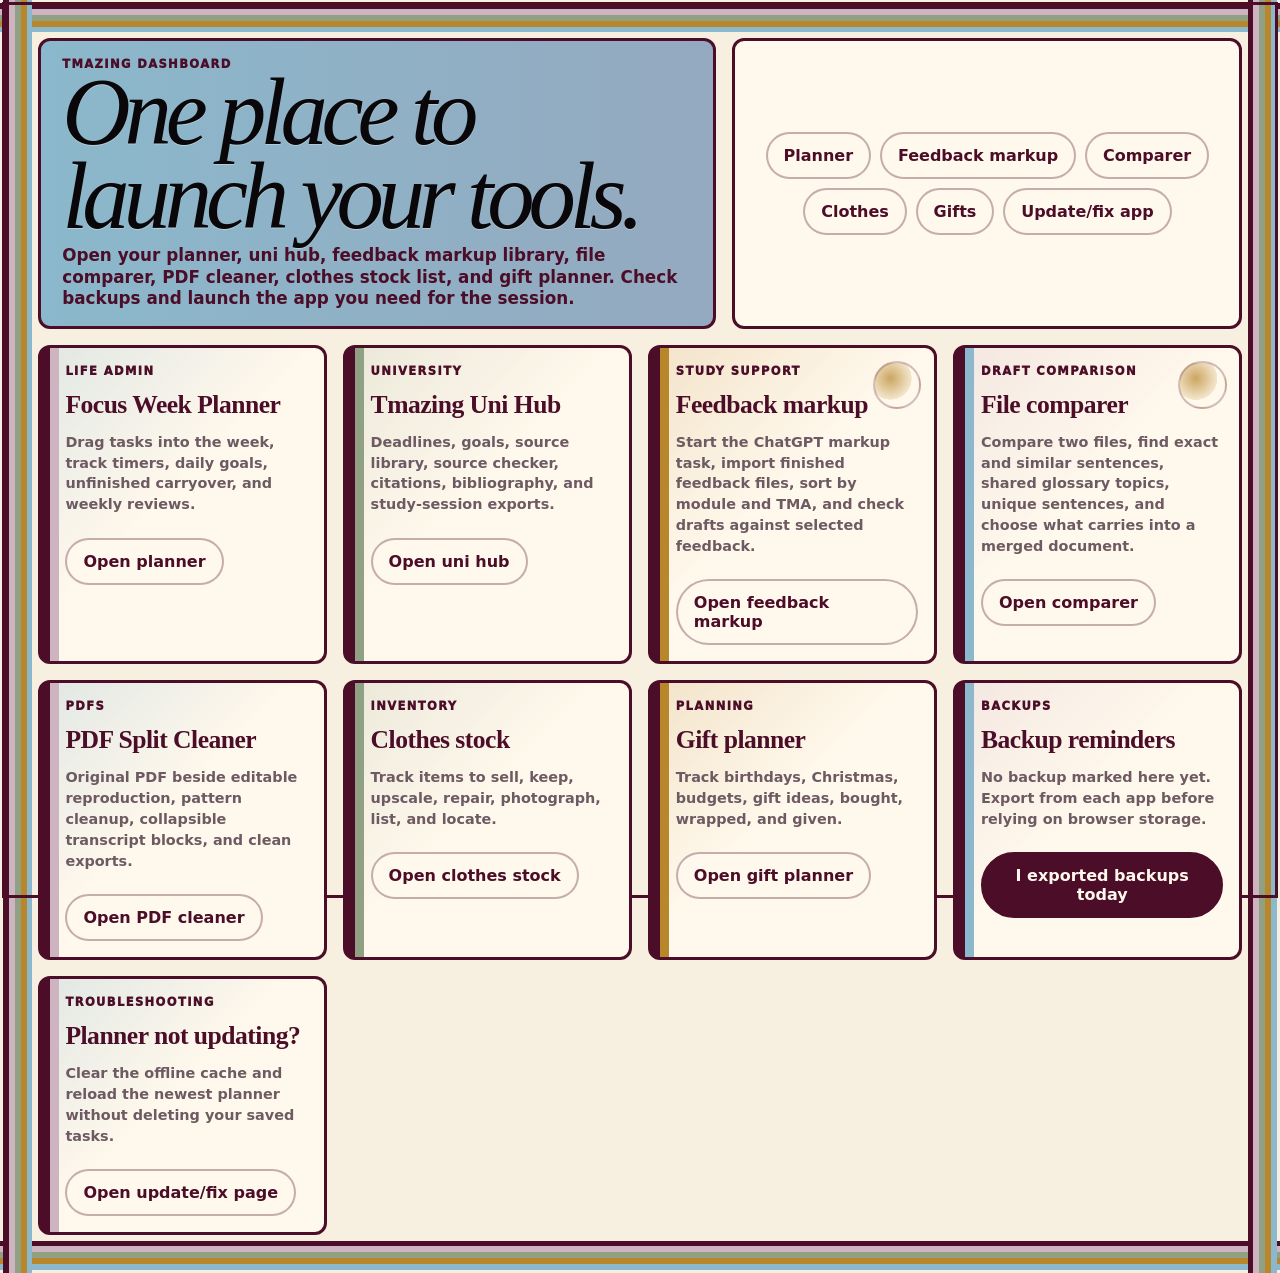
==== commit c0ad2121: "Load TMAzing-style dashboard theme" ====
--- a/home.html
+++ b/home.html
@@ -4,8 +4,9 @@
   <meta charset="utf-8">
   <meta name="viewport" content="width=device-width, initial-scale=1">
   <title>Tmazing Dashboard</title>
-  <link rel="stylesheet" href="styles.css?v=45">
-  <link rel="stylesheet" href="life-admin.css?v=45">
+  <link rel="stylesheet" href="styles.css?v=47">
+  <link rel="stylesheet" href="life-admin.css?v=47">
+  <link rel="stylesheet" href="dashboard-tmazing-theme.css?v=47">
 </head>
 <body>
   <header class="app-header">
@@ -15,12 +16,12 @@
       <p class="subtitle">Open your planner, uni hub, feedback markup library, file comparer, PDF cleaner, clothes stock list, and gift planner. Check backups and launch the app you need for the session.</p>
     </div>
     <div class="header-actions">
-      <a class="nav-button" href="index.html?fresh=45">Planner</a>
+      <a class="nav-button" href="index.html?fresh=47">Planner</a>
       <a class="nav-button" href="https://izdrewz.github.io/tmazing/?fresh=11#feedbackMarkup">Feedback markup</a>
-      <a class="nav-button" href="https://izdrewz.github.io/pdf/compare.html?v=1">Comparer</a>
-      <a class="nav-button" href="stock.html?fresh=45">Clothes</a>
-      <a class="nav-button" href="gifts.html?fresh=45">Gifts</a>
-      <a class="nav-button" href="update.html?fresh=45">Update/fix app</a>
+      <a class="nav-button" href="https://izdrewz.github.io/comparer/?fresh=1">Comparer</a>
+      <a class="nav-button" href="stock.html?fresh=47">Clothes</a>
+      <a class="nav-button" href="gifts.html?fresh=47">Gifts</a>
+      <a class="nav-button" href="update.html?fresh=47">Update/fix app</a>
     </div>
   </header>
 
@@ -29,7 +30,7 @@
       <p class="eyebrow">Life admin</p>
       <h2>Focus Week Planner</h2>
       <p class="hint">Drag tasks into the week, track timers, daily goals, unfinished carryover, and weekly reviews.</p>
-      <a class="nav-button" href="index.html?fresh=45">Open planner</a>
+      <a class="nav-button" href="index.html?fresh=47">Open planner</a>
     </section>
 
     <section class="panel dashboard-card">
@@ -50,7 +51,7 @@
       <p class="eyebrow">Draft comparison</p>
       <h2>File comparer</h2>
       <p class="hint">Compare two files, find exact and similar sentences, shared glossary topics, unique sentences, and choose what carries into a merged document.</p>
-      <a class="nav-button" href="https://izdrewz.github.io/pdf/compare.html?v=1">Open comparer</a>
+      <a class="nav-button" href="https://izdrewz.github.io/comparer/?fresh=1">Open comparer</a>
     </section>
 
     <section class="panel dashboard-card">
@@ -64,14 +65,14 @@
       <p class="eyebrow">Inventory</p>
       <h2>Clothes stock</h2>
       <p class="hint">Track items to sell, keep, upscale, repair, photograph, list, and locate.</p>
-      <a class="nav-button" href="stock.html?fresh=45">Open clothes stock</a>
+      <a class="nav-button" href="stock.html?fresh=47">Open clothes stock</a>
     </section>
 
     <section class="panel dashboard-card">
       <p class="eyebrow">Planning</p>
       <h2>Gift planner</h2>
       <p class="hint">Track birthdays, Christmas, budgets, gift ideas, bought, wrapped, and given.</p>
-      <a class="nav-button" href="gifts.html?fresh=45">Open gift planner</a>
+      <a class="nav-button" href="gifts.html?fresh=47">Open gift planner</a>
     </section>
 
     <section class="panel dashboard-card">
@@ -85,7 +86,7 @@
       <p class="eyebrow">Troubleshooting</p>
       <h2>Planner not updating?</h2>
       <p class="hint">Clear the offline cache and reload the newest planner without deleting your saved tasks.</p>
-      <a class="nav-button" href="update.html?fresh=45">Open update/fix page</a>
+      <a class="nav-button" href="update.html?fresh=47">Open update/fix page</a>
     </section>
   </main>
 
--- a/dashboard-tmazing-theme.css
+++ b/dashboard-tmazing-theme.css
@@ -0,0 +1,253 @@
+:root {
+  --dash-cream-mushroom: #f7efdf;
+  --dash-paper-cream: #fff8ec;
+  --dash-deep-plum: #4b0d27;
+  --dash-red-plum: #751f32;
+  --dash-dusty-mauve: #cdb4c0;
+  --dash-mauve-rose: #d8c0cb;
+  --dash-duck-egg-blue: #8bb8cc;
+  --dash-grey-cornflower: #94a9bf;
+  --dash-cool-sage: #aab59e;
+  --dash-eucalyptus: #8fa083;
+  --dash-vintage-gold: #b8862b;
+  --dash-ink: #25161f;
+  --dash-muted: #6d5a62;
+}
+
+body {
+  min-height: 100vh;
+  color: var(--dash-ink) !important;
+  background:
+    linear-gradient(90deg,
+      transparent 0 .18rem,
+      var(--dash-deep-plum) .18rem .55rem,
+      var(--dash-dusty-mauve) .55rem .92rem,
+      var(--dash-eucalyptus) .92rem 1.29rem,
+      var(--dash-vintage-gold) 1.29rem 1.66rem,
+      var(--dash-duck-egg-blue) 1.66rem 2.03rem,
+      transparent 2.03rem calc(100% - 2.03rem),
+      var(--dash-deep-plum) calc(100% - 2.03rem) calc(100% - 1.66rem),
+      var(--dash-dusty-mauve) calc(100% - 1.66rem) calc(100% - 1.29rem),
+      var(--dash-eucalyptus) calc(100% - 1.29rem) calc(100% - .92rem),
+      var(--dash-vintage-gold) calc(100% - .92rem) calc(100% - .55rem),
+      var(--dash-duck-egg-blue) calc(100% - .55rem) calc(100% - .18rem),
+      transparent calc(100% - .18rem)),
+    linear-gradient(180deg,
+      transparent 0 .18rem,
+      var(--dash-deep-plum) .18rem .55rem,
+      var(--dash-dusty-mauve) .55rem .92rem,
+      var(--dash-eucalyptus) .92rem 1.29rem,
+      var(--dash-vintage-gold) 1.29rem 1.66rem,
+      var(--dash-duck-egg-blue) 1.66rem 2.03rem,
+      transparent 2.03rem calc(100% - 2.03rem),
+      var(--dash-deep-plum) calc(100% - 2.03rem) calc(100% - 1.66rem),
+      var(--dash-dusty-mauve) calc(100% - 1.66rem) calc(100% - 1.29rem),
+      var(--dash-eucalyptus) calc(100% - 1.29rem) calc(100% - .92rem),
+      var(--dash-vintage-gold) calc(100% - .92rem) calc(100% - .55rem),
+      var(--dash-duck-egg-blue) calc(100% - .55rem) calc(100% - .18rem),
+      transparent calc(100% - .18rem)),
+    var(--dash-cream-mushroom) !important;
+  padding: 2.35rem !important;
+}
+
+body::before {
+  content: "";
+  position: fixed;
+  inset: .12rem;
+  pointer-events: none;
+  border: 3px solid var(--dash-deep-plum);
+  z-index: -1;
+}
+
+.app-header,
+.table-app {
+  max-width: 1740px !important;
+  margin-left: auto !important;
+  margin-right: auto !important;
+}
+
+.app-header {
+  display: grid !important;
+  grid-template-columns: minmax(0, 1fr) minmax(280px, 510px) !important;
+  gap: 1rem !important;
+  align-items: stretch !important;
+  margin-bottom: 1rem !important;
+  padding: 0 !important;
+  background: transparent !important;
+  border: 0 !important;
+  box-shadow: none !important;
+}
+
+.app-header > div:first-child,
+.header-actions,
+.panel.dashboard-card {
+  border: 3px solid var(--dash-deep-plum) !important;
+  border-radius: 12px !important;
+  box-shadow: none !important;
+}
+
+.app-header > div:first-child {
+  background: linear-gradient(90deg, var(--dash-duck-egg-blue), var(--dash-grey-cornflower)) !important;
+  padding: 1rem 1.35rem !important;
+}
+
+.app-header .eyebrow,
+.dashboard-card .eyebrow {
+  color: var(--dash-deep-plum) !important;
+  letter-spacing: .12em !important;
+  font-weight: 950 !important;
+}
+
+.app-header h1 {
+  font-family: Georgia, "Times New Roman", serif !important;
+  font-style: italic !important;
+  font-weight: 500 !important;
+  letter-spacing: -.065em !important;
+  line-height: .88 !important;
+  color: #09070a !important;
+  font-size: clamp(3.4rem, 7.4vw, 7rem) !important;
+  margin: .05rem 0 .45rem !important;
+  text-shadow: 0 1px 0 rgba(255, 248, 236, .35) !important;
+}
+
+.app-header .subtitle {
+  color: var(--dash-deep-plum) !important;
+  font-weight: 750 !important;
+  max-width: 1120px !important;
+  line-height: 1.28 !important;
+}
+
+.header-actions {
+  background: var(--dash-paper-cream) !important;
+  padding: 1rem !important;
+  display: flex !important;
+  flex-wrap: wrap !important;
+  justify-content: center !important;
+  align-content: center !important;
+  gap: .55rem !important;
+}
+
+.header-actions .nav-button,
+.dashboard-card .nav-button,
+.dashboard-card button {
+  border: 2px solid rgba(75, 13, 39, .32) !important;
+  background: var(--dash-paper-cream) !important;
+  color: var(--dash-deep-plum) !important;
+  box-shadow: none !important;
+  font-weight: 900 !important;
+  border-radius: 999px !important;
+}
+
+.header-actions .nav-button:hover,
+.dashboard-card .nav-button:hover,
+.dashboard-card button:hover {
+  transform: translateY(-1px);
+  box-shadow: 0 8px 0 rgba(75, 13, 39, .10) !important;
+}
+
+.table-app.dashboard-grid {
+  display: grid !important;
+  grid-template-columns: repeat(auto-fit, minmax(270px, 1fr)) !important;
+  gap: 1rem !important;
+  padding: 0 !important;
+  background: transparent !important;
+}
+
+.panel.dashboard-card {
+  position: relative;
+  overflow: hidden;
+  display: grid !important;
+  align-content: start !important;
+  gap: .65rem !important;
+  min-height: 215px;
+  padding: 1rem 1rem 1rem 1.55rem !important;
+  background:
+    linear-gradient(90deg, var(--dash-deep-plum) 0 .55rem, transparent .55rem),
+    var(--dash-paper-cream) !important;
+}
+
+.panel.dashboard-card:nth-child(4n+1) {
+  background:
+    linear-gradient(90deg, var(--dash-deep-plum) 0 .55rem, var(--dash-dusty-mauve) .55rem 1.1rem, transparent 1.1rem),
+    linear-gradient(135deg, rgba(139,184,204,.26), rgba(255,248,236,.84) 46%),
+    var(--dash-paper-cream) !important;
+}
+
+.panel.dashboard-card:nth-child(4n+2) {
+  background:
+    linear-gradient(90deg, var(--dash-deep-plum) 0 .55rem, var(--dash-eucalyptus) .55rem 1.1rem, transparent 1.1rem),
+    linear-gradient(135deg, rgba(170,181,158,.24), rgba(255,248,236,.84) 46%),
+    var(--dash-paper-cream) !important;
+}
+
+.panel.dashboard-card:nth-child(4n+3) {
+  background:
+    linear-gradient(90deg, var(--dash-deep-plum) 0 .55rem, var(--dash-vintage-gold) .55rem 1.1rem, transparent 1.1rem),
+    linear-gradient(135deg, rgba(184,134,43,.18), rgba(255,248,236,.86) 46%),
+    var(--dash-paper-cream) !important;
+}
+
+.panel.dashboard-card:nth-child(4n+4) {
+  background:
+    linear-gradient(90deg, var(--dash-deep-plum) 0 .55rem, var(--dash-duck-egg-blue) .55rem 1.1rem, transparent 1.1rem),
+    linear-gradient(135deg, rgba(205,180,192,.24), rgba(255,248,236,.86) 46%),
+    var(--dash-paper-cream) !important;
+}
+
+.dashboard-card h2 {
+  font-family: Georgia, "Times New Roman", serif !important;
+  color: var(--dash-deep-plum) !important;
+  letter-spacing: -.02em !important;
+  font-size: clamp(1.45rem, 2vw, 2rem) !important;
+}
+
+.dashboard-card .hint {
+  color: var(--dash-muted) !important;
+  line-height: 1.45 !important;
+  font-weight: 650 !important;
+}
+
+.dashboard-card .nav-button,
+.dashboard-card button {
+  width: fit-content !important;
+  align-self: end !important;
+  margin-top: auto !important;
+}
+
+.dashboard-card:nth-child(3) {
+  border-color: var(--dash-deep-plum) !important;
+}
+
+.dashboard-card:nth-child(3)::after,
+.dashboard-card:nth-child(4)::after {
+  content: "";
+  position: absolute;
+  right: .8rem;
+  top: .8rem;
+  width: 2.8rem;
+  height: 2.8rem;
+  border-radius: 999px;
+  border: 2px solid rgba(75,13,39,.35);
+  background: radial-gradient(circle at 35% 35%, var(--dash-vintage-gold), rgba(184,134,43,.22) 52%, transparent 53%);
+  opacity: .72;
+}
+
+#markBackup {
+  background: var(--dash-deep-plum) !important;
+  color: var(--dash-paper-cream) !important;
+  border-color: var(--dash-deep-plum) !important;
+}
+
+@media (max-width: 920px) {
+  body {
+    padding: 1.25rem !important;
+  }
+
+  .app-header {
+    grid-template-columns: 1fr !important;
+  }
+
+  .app-header h1 {
+    font-size: clamp(3rem, 14vw, 5.5rem) !important;
+  }
+}
